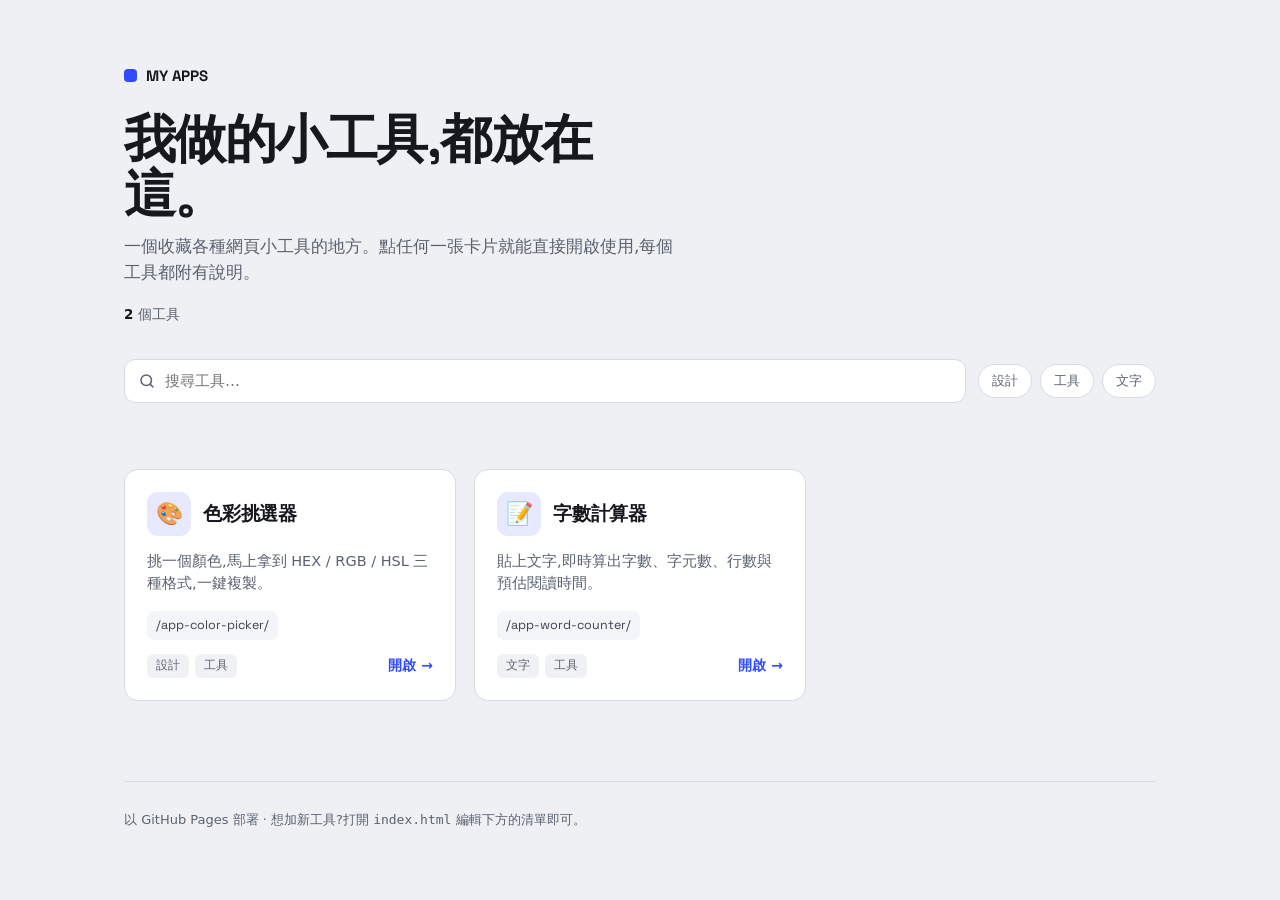
==== index.html @ 47a2b17e "Add files via upload" ====
<!DOCTYPE html>
<html lang="zh-Hant">
<head>
<meta charset="UTF-8">
<meta name="viewport" content="width=device-width, initial-scale=1.0">
<title>My Apps — 小工具集</title>
<link rel="preconnect" href="https://fonts.googleapis.com">
<link rel="preconnect" href="https://fonts.gstatic.com" crossorigin>
<link href="https://fonts.googleapis.com/css2?family=Space+Grotesk:wght@400;500;600;700&display=swap" rel="stylesheet">
<style>
  :root{
    --bg:#eef0f4;
    --panel:#ffffff;
    --ink:#16181d;
    --muted:#5a6270;
    --line:#d7dbe3;
    --accent:#2f4bff;
    --accent-soft:#e6e9ff;
    --code:#3a4150;
    --radius:14px;
  }
  *{box-sizing:border-box;margin:0;padding:0}
  body{
    background:var(--bg);
    color:var(--ink);
    font-family:"Inter",system-ui,-apple-system,"Segoe UI","Noto Sans TC",sans-serif;
    line-height:1.55;
    -webkit-font-smoothing:antialiased;
  }
  .wrap{max-width:1080px;margin:0 auto;padding:0 24px}

  /* ---- header ---- */
  header{padding:64px 0 32px}
  .mark{
    font-family:"Space Grotesk",sans-serif;
    font-weight:700;font-size:15px;letter-spacing:-.01em;
    display:inline-flex;align-items:center;gap:9px;color:var(--ink);
  }
  .mark .dot{width:13px;height:13px;border-radius:4px;background:var(--accent);display:inline-block}
  h1{
    font-family:"Space Grotesk",sans-serif;
    font-size:clamp(34px,6vw,52px);
    font-weight:600;letter-spacing:-.03em;line-height:1.05;
    margin:22px 0 12px;max-width:16ch;
  }
  .lede{font-size:17px;color:var(--muted);max-width:52ch}
  .meta{margin-top:18px;font-size:13.5px;color:var(--muted)}
  .meta b{color:var(--ink);font-weight:600}

  /* ---- controls ---- */
  .controls{display:flex;flex-wrap:wrap;gap:12px;align-items:center;margin:34px 0 8px}
  .search{position:relative;flex:1 1 260px;min-width:220px}
  .search input{
    width:100%;padding:12px 14px 12px 40px;font-size:15px;font-family:inherit;
    background:var(--panel);border:1px solid var(--line);border-radius:11px;color:var(--ink);
    transition:border-color .15s,box-shadow .15s;
  }
  .search input:focus{outline:none;border-color:var(--accent);box-shadow:0 0 0 3px var(--accent-soft)}
  .search svg{position:absolute;left:14px;top:50%;transform:translateY(-50%);color:var(--muted)}
  .tags{display:flex;flex-wrap:wrap;gap:8px}
  .tag{
    font-size:13px;padding:7px 13px;border-radius:999px;cursor:pointer;
    background:var(--panel);border:1px solid var(--line);color:var(--muted);
    font-family:inherit;transition:all .12s;
  }
  .tag:hover{border-color:var(--accent)}
  .tag.on{background:var(--ink);border-color:var(--ink);color:#fff}

  /* ---- grid ---- */
  .grid{
    display:grid;grid-template-columns:repeat(auto-fill,minmax(288px,1fr));
    gap:18px;padding:26px 0 80px;
  }
  .card{
    background:var(--panel);border:1px solid var(--line);border-radius:var(--radius);
    padding:22px;display:flex;flex-direction:column;
    text-decoration:none;color:inherit;
    transition:transform .14s ease,border-color .14s,box-shadow .14s;
  }
  .card:hover{transform:translateY(-3px);border-color:var(--accent);box-shadow:0 10px 30px -14px rgba(47,75,255,.35)}
  .card:focus-visible{outline:2px solid var(--accent);outline-offset:2px}
  .card .top{display:flex;align-items:center;gap:12px;margin-bottom:14px}
  .ico{
    width:44px;height:44px;border-radius:11px;flex-shrink:0;
    display:grid;place-items:center;font-size:22px;background:var(--accent-soft);
  }
  .card h2{font-family:"Space Grotesk",sans-serif;font-size:19px;font-weight:600;letter-spacing:-.01em}
  .card p{font-size:14.5px;color:var(--muted);flex:1;margin-bottom:16px}
  .card .path{
    font-family:"Space Grotesk",ui-monospace,monospace;
    font-size:12.5px;color:var(--code);margin-bottom:14px;
    background:#f4f5f8;padding:5px 9px;border-radius:7px;align-self:flex-start;
  }
  .card .foot{display:flex;align-items:center;justify-content:space-between;margin-top:auto}
  .chips{display:flex;flex-wrap:wrap;gap:6px}
  .chip{font-size:11.5px;color:var(--muted);background:#f0f1f5;padding:3px 9px;border-radius:6px}
  .go{font-size:14px;font-weight:600;color:var(--accent);display:inline-flex;align-items:center;gap:5px}
  .card:hover .go .arr{transform:translateX(3px)}
  .arr{display:inline-block;transition:transform .14s}

  .empty{grid-column:1/-1;text-align:center;padding:60px 20px;color:var(--muted)}

  footer{border-top:1px solid var(--line);padding:28px 0;font-size:13px;color:var(--muted)}
  footer a{color:var(--ink)}

  @media (max-width:560px){
    header{padding:44px 0 24px}
    .grid{grid-template-columns:1fr}
  }
  @media (prefers-reduced-motion:reduce){
    *{transition:none!important}
  }
</style>
</head>
<body>
<div class="wrap">
  <header>
    <span class="mark"><span class="dot"></span>MY&nbsp;APPS</span>
    <h1>我做的小工具,都放在這。</h1>
    <p class="lede">一個收藏各種網頁小工具的地方。點任何一張卡片就能直接開啟使用,每個工具都附有說明。</p>
    <p class="meta"><b id="count">0</b> 個工具</p>

    <div class="controls">
      <div class="search">
        <svg width="18" height="18" viewBox="0 0 24 24" fill="none" stroke="currentColor" stroke-width="2" stroke-linecap="round"><circle cx="11" cy="11" r="7"/><path d="m20 20-3.5-3.5"/></svg>
        <input id="q" type="search" placeholder="搜尋工具…" autocomplete="off">
      </div>
      <div class="tags" id="tagbar"></div>
    </div>
  </header>

  <main class="grid" id="grid"></main>

  <footer>
    以 GitHub Pages 部署 · 想加新工具?打開 <code>index.html</code> 編輯下方的清單即可。
  </footer>
</div>

<!-- ================================================================
     這裡是「唯一的資料來源」。要新增一個 app,只要:
       1. 建立一個資料夾(例如 app-my-tool/),裡面放 index.html
       2. 在下面的陣列複製一個 { } 區塊、改成你的資料
     欄位說明:
       slug  → 資料夾名稱(也是網址路徑),請和資料夾一致
       name  → 顯示名稱
       desc  → 一句話介紹
       icon  → 一個 emoji 當圖示
       tags  → 分類標籤(給搜尋和過濾用)
     ================================================================ -->
<script type="application/json" id="app-registry">
[
  {
    "slug": "app-color-picker",
    "name": "色彩挑選器",
    "desc": "挑一個顏色,馬上拿到 HEX / RGB / HSL 三種格式,一鍵複製。",
    "icon": "🎨",
    "tags": ["設計", "工具"]
  },
  {
    "slug": "app-word-counter",
    "name": "字數計算器",
    "desc": "貼上文字,即時算出字數、字元數、行數與預估閱讀時間。",
    "icon": "📝",
    "tags": ["文字", "工具"]
  }
]
</script>

<script>
  const APPS = JSON.parse(document.getElementById('app-registry').textContent);
  const grid = document.getElementById('grid');
  const tagbar = document.getElementById('tagbar');
  const qbox = document.getElementById('q');
  document.getElementById('count').textContent = APPS.length;

  let activeTag = null;
  const allTags = [...new Set(APPS.flatMap(a => a.tags || []))];

  function renderTags(){
    tagbar.innerHTML = '';
    allTags.forEach(t => {
      const b = document.createElement('button');
      b.className = 'tag' + (activeTag === t ? ' on' : '');
      b.textContent = t;
      b.onclick = () => { activeTag = (activeTag === t ? null : t); renderTags(); render(); };
      tagbar.appendChild(b);
    });
  }

  function render(){
    const q = qbox.value.trim().toLowerCase();
    const list = APPS.filter(a => {
      const matchTag = !activeTag || (a.tags || []).includes(activeTag);
      const hay = (a.name + ' ' + a.desc + ' ' + (a.tags||[]).join(' ')).toLowerCase();
      const matchQ = !q || hay.includes(q);
      return matchTag && matchQ;
    });

    grid.innerHTML = '';
    if(!list.length){
      grid.innerHTML = '<div class="empty">沒有符合的工具。試試別的關鍵字?</div>';
      return;
    }
    list.forEach(a => {
      const card = document.createElement('a');
      card.className = 'card';
      card.href = a.slug + '/';
      card.innerHTML = `
        <div class="top">
          <div class="ico">${a.icon || '📦'}</div>
          <h2>${a.name}</h2>
        </div>
        <p>${a.desc}</p>
        <span class="path">/${a.slug}/</span>
        <div class="foot">
          <div class="chips">${(a.tags||[]).map(t=>`<span class="chip">${t}</span>`).join('')}</div>
          <span class="go">開啟<span class="arr">→</span></span>
        </div>`;
      grid.appendChild(card);
    });
  }

  qbox.addEventListener('input', render);
  renderTags();
  render();
</script>
</body>
</html>
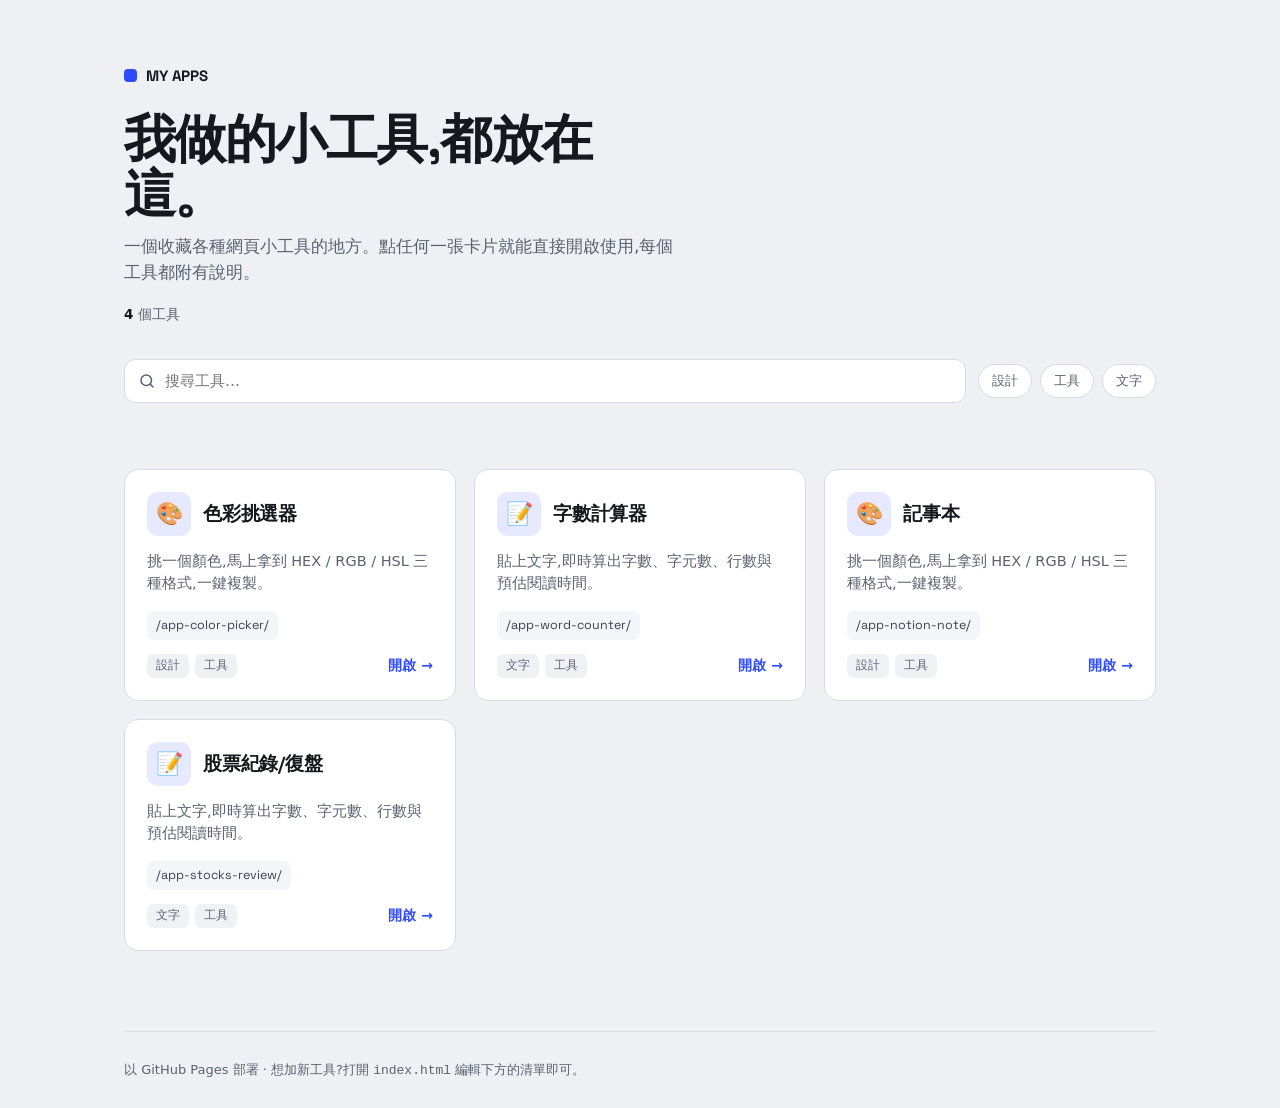
==== commit 672b2e91: "Update index.html" ====
--- a/index.html
+++ b/index.html
@@ -162,6 +162,20 @@
     "desc": "貼上文字,即時算出字數、字元數、行數與預估閱讀時間。",
     "icon": "📝",
     "tags": ["文字", "工具"]
+  },
+    {
+    "slug": "app-notion-note",
+    "name": "記事本",
+    "desc": "挑一個顏色,馬上拿到 HEX / RGB / HSL 三種格式,一鍵複製。",
+    "icon": "🎨",
+    "tags": ["設計", "工具"]
+  },
+  {
+    "slug": "app-stocks-review",
+    "name": "股票紀錄/復盤",
+    "desc": "貼上文字,即時算出字數、字元數、行數與預估閱讀時間。",
+    "icon": "📝",
+    "tags": ["文字", "工具"]
   }
 ]
 </script>
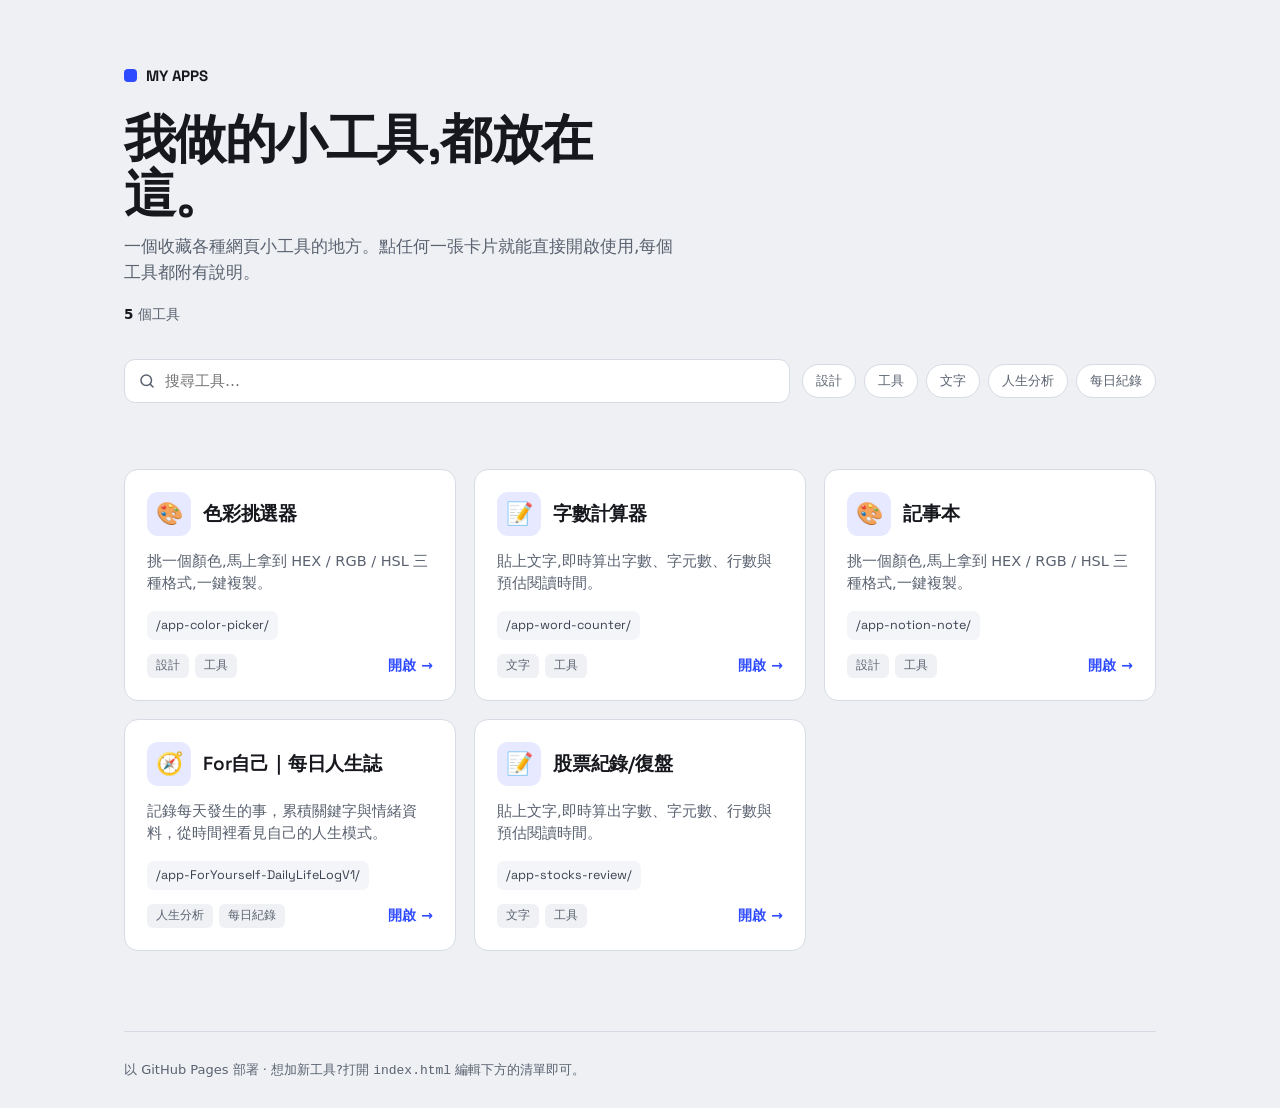
==== commit d3bc36f4: "Update index.html" ====
--- a/index.html
+++ b/index.html
@@ -170,7 +170,14 @@
     "icon": "🎨",
     "tags": ["設計", "工具"]
   },
-  {
+    {
+    "slug": "app-ForYourself-DailyLifeLogV1",
+    "name": "For自己｜每日人生誌",
+    "desc": "記錄每天發生的事，累積關鍵字與情緒資料，從時間裡看見自己的人生模式。",
+    "icon": "🧭",
+    "tags": ["人生分析", "每日紀錄"]
+  },
+    {
     "slug": "app-stocks-review",
     "name": "股票紀錄/復盤",
     "desc": "貼上文字,即時算出字數、字元數、行數與預估閱讀時間。",
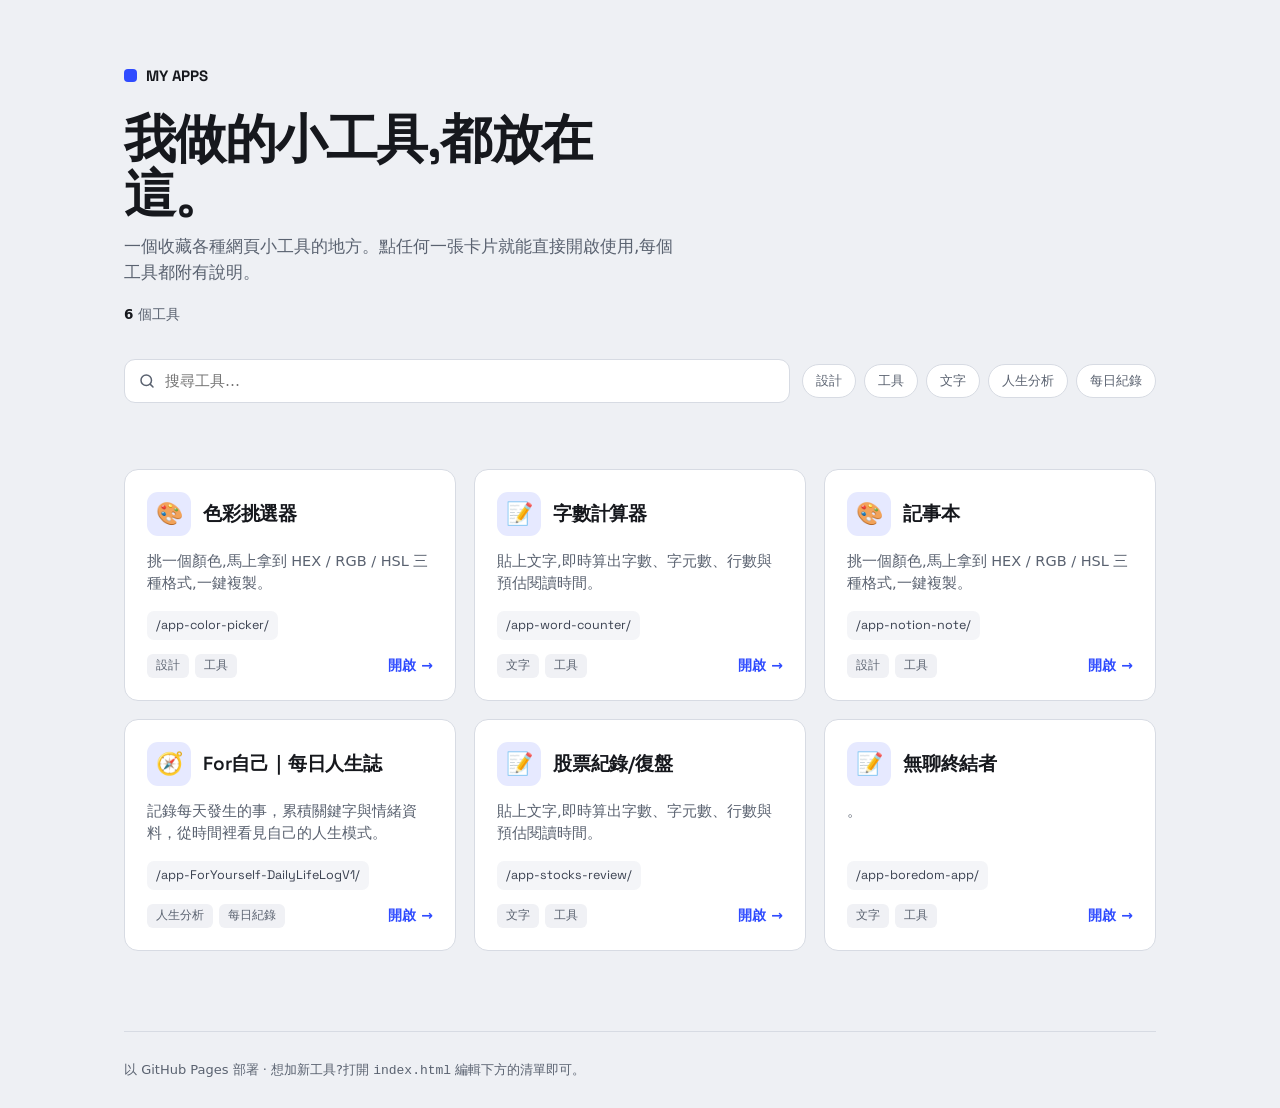
==== commit 0907a451: "Add new app '無聊終結者' to index.html" ====
--- a/index.html
+++ b/index.html
@@ -183,6 +183,13 @@
     "desc": "貼上文字,即時算出字數、字元數、行數與預估閱讀時間。",
     "icon": "📝",
     "tags": ["文字", "工具"]
+  },
+    {
+    "slug": "app-boredom-app",
+    "name": "無聊終結者",
+    "desc": "。",
+    "icon": "📝",
+    "tags": ["文字", "工具"] 
   }
 ]
 </script>
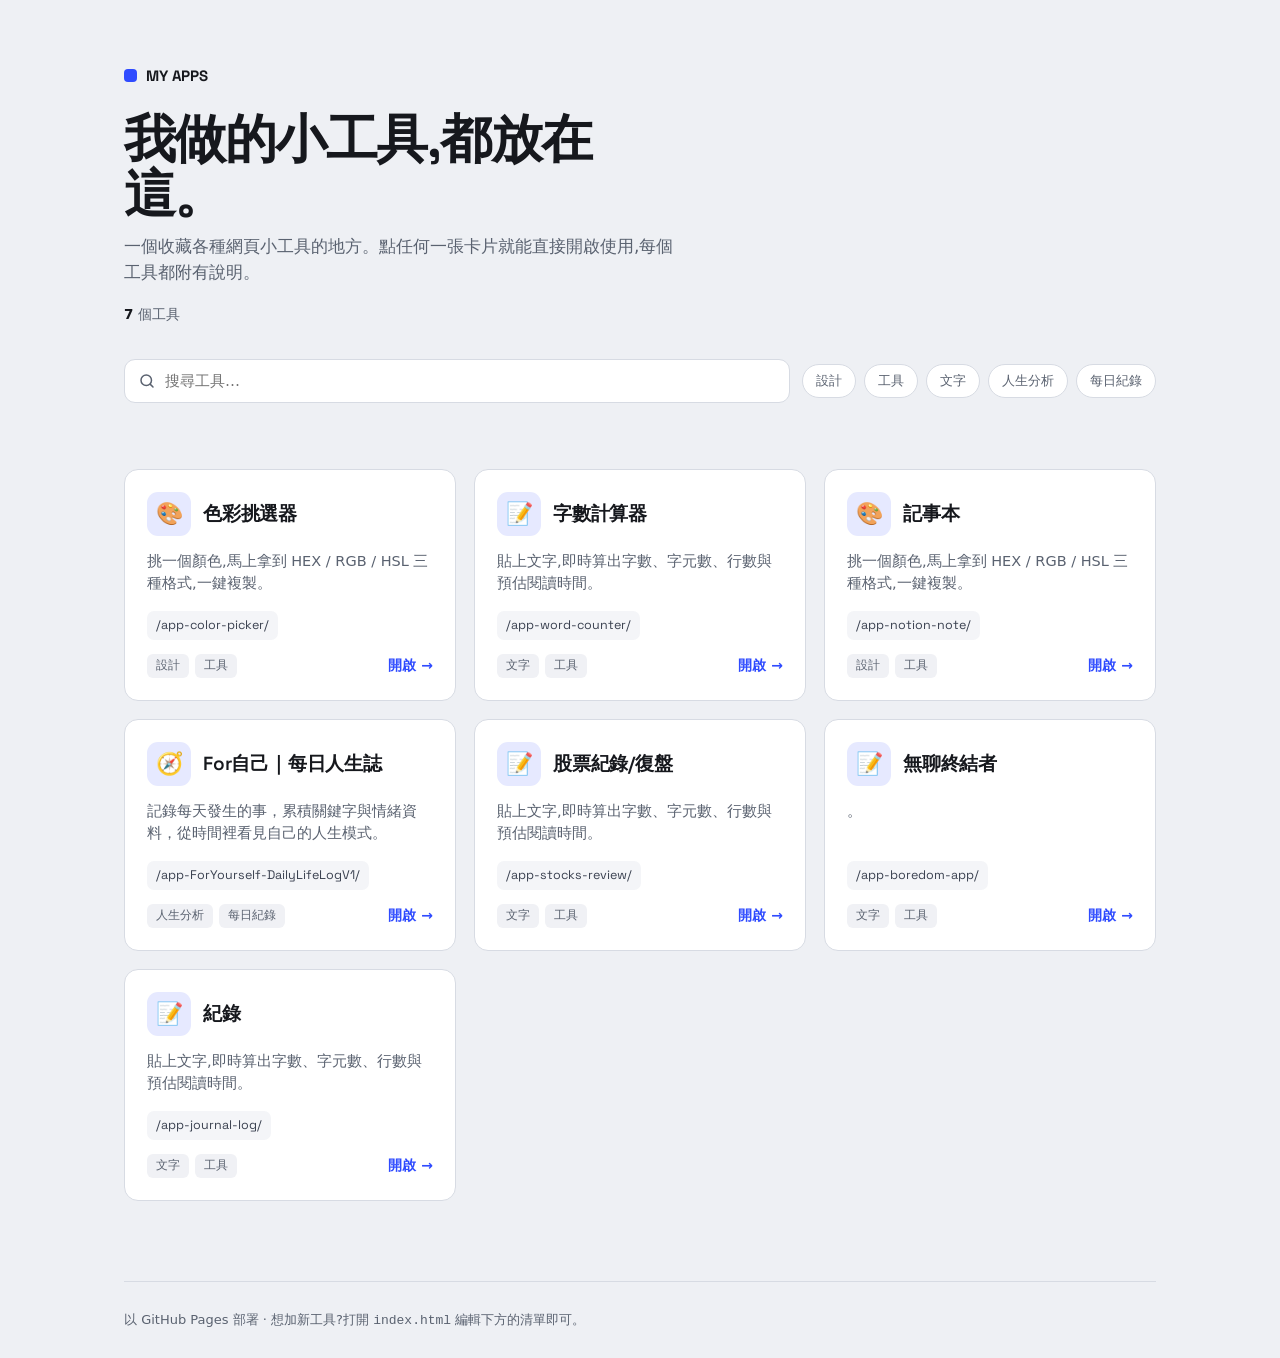
==== commit 83264a81: "Add new journal log app entry to index.html" ====
--- a/index.html
+++ b/index.html
@@ -190,6 +190,13 @@
     "desc": "。",
     "icon": "📝",
     "tags": ["文字", "工具"] 
+  },
+    {
+    "slug": "app-journal-log",
+    "name": "紀錄",
+    "desc": "貼上文字,即時算出字數、字元數、行數與預估閱讀時間。",
+    "icon": "📝",
+    "tags": ["文字", "工具"]
   }
 ]
 </script>
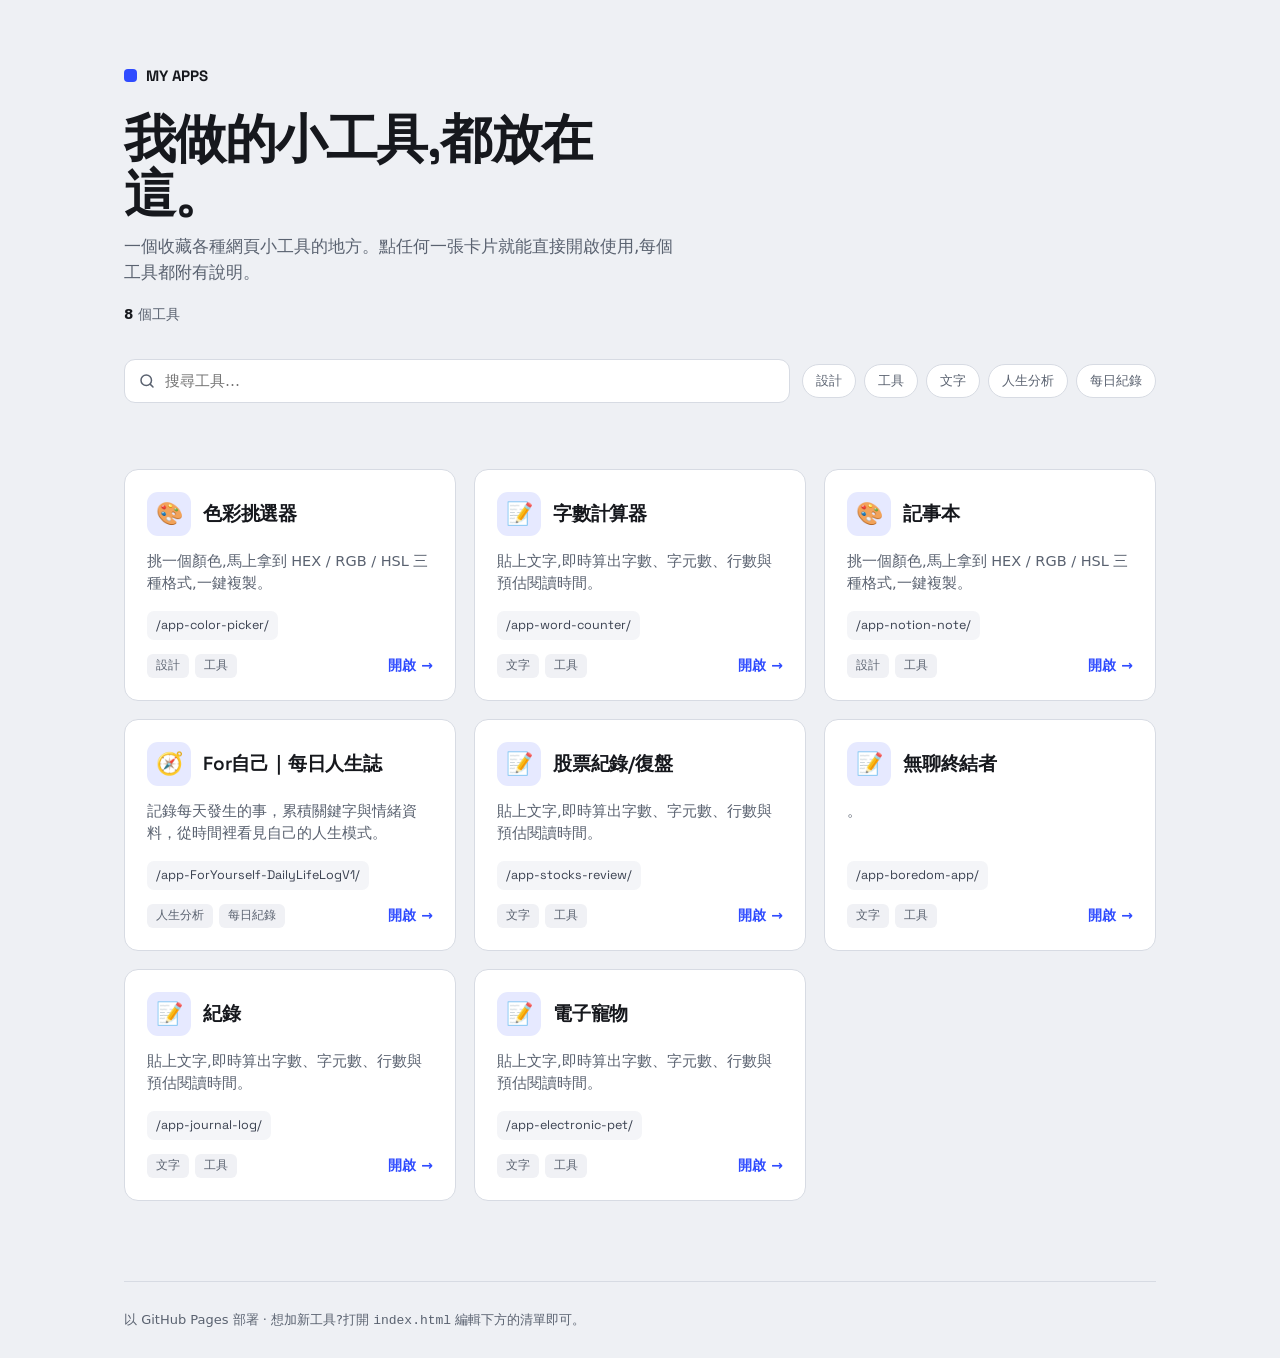
==== commit 7f523d7e: "Add electronic pet app entry to index.html" ====
--- a/index.html
+++ b/index.html
@@ -194,6 +194,13 @@
     {
     "slug": "app-journal-log",
     "name": "紀錄",
+    "desc": "貼上文字,即時算出字數、字元數、行數與預估閱讀時間。",
+    "icon": "📝",
+    "tags": ["文字", "工具"]
+  },
+    {
+    "slug": "app-electronic-pet",
+    "name": "電子寵物",
     "desc": "貼上文字,即時算出字數、字元數、行數與預估閱讀時間。",
     "icon": "📝",
     "tags": ["文字", "工具"]
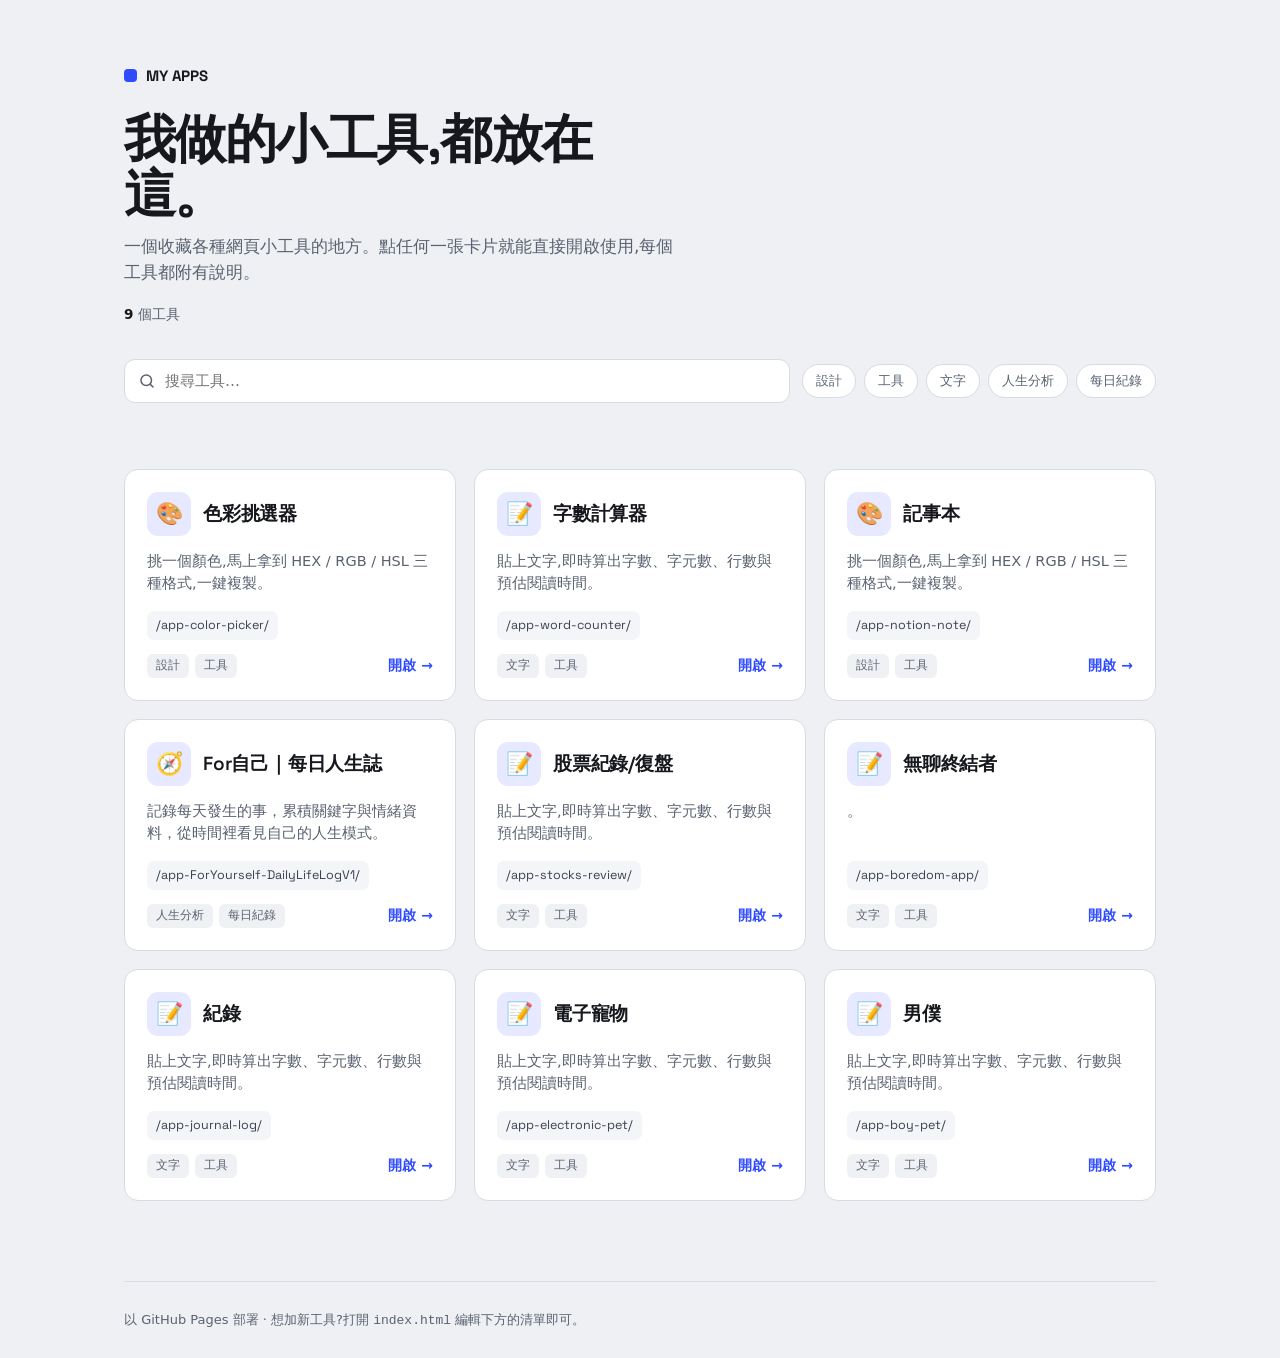
==== commit 1586f91e: "Add new entry for '男僕' to index.html" ====
--- a/index.html
+++ b/index.html
@@ -201,6 +201,13 @@
     {
     "slug": "app-electronic-pet",
     "name": "電子寵物",
+    "desc": "貼上文字,即時算出字數、字元數、行數與預估閱讀時間。",
+    "icon": "📝",
+    "tags": ["文字", "工具"]
+  },
+    {
+    "slug": "app-boy-pet",
+    "name": "男僕",
     "desc": "貼上文字,即時算出字數、字元數、行數與預估閱讀時間。",
     "icon": "📝",
     "tags": ["文字", "工具"]
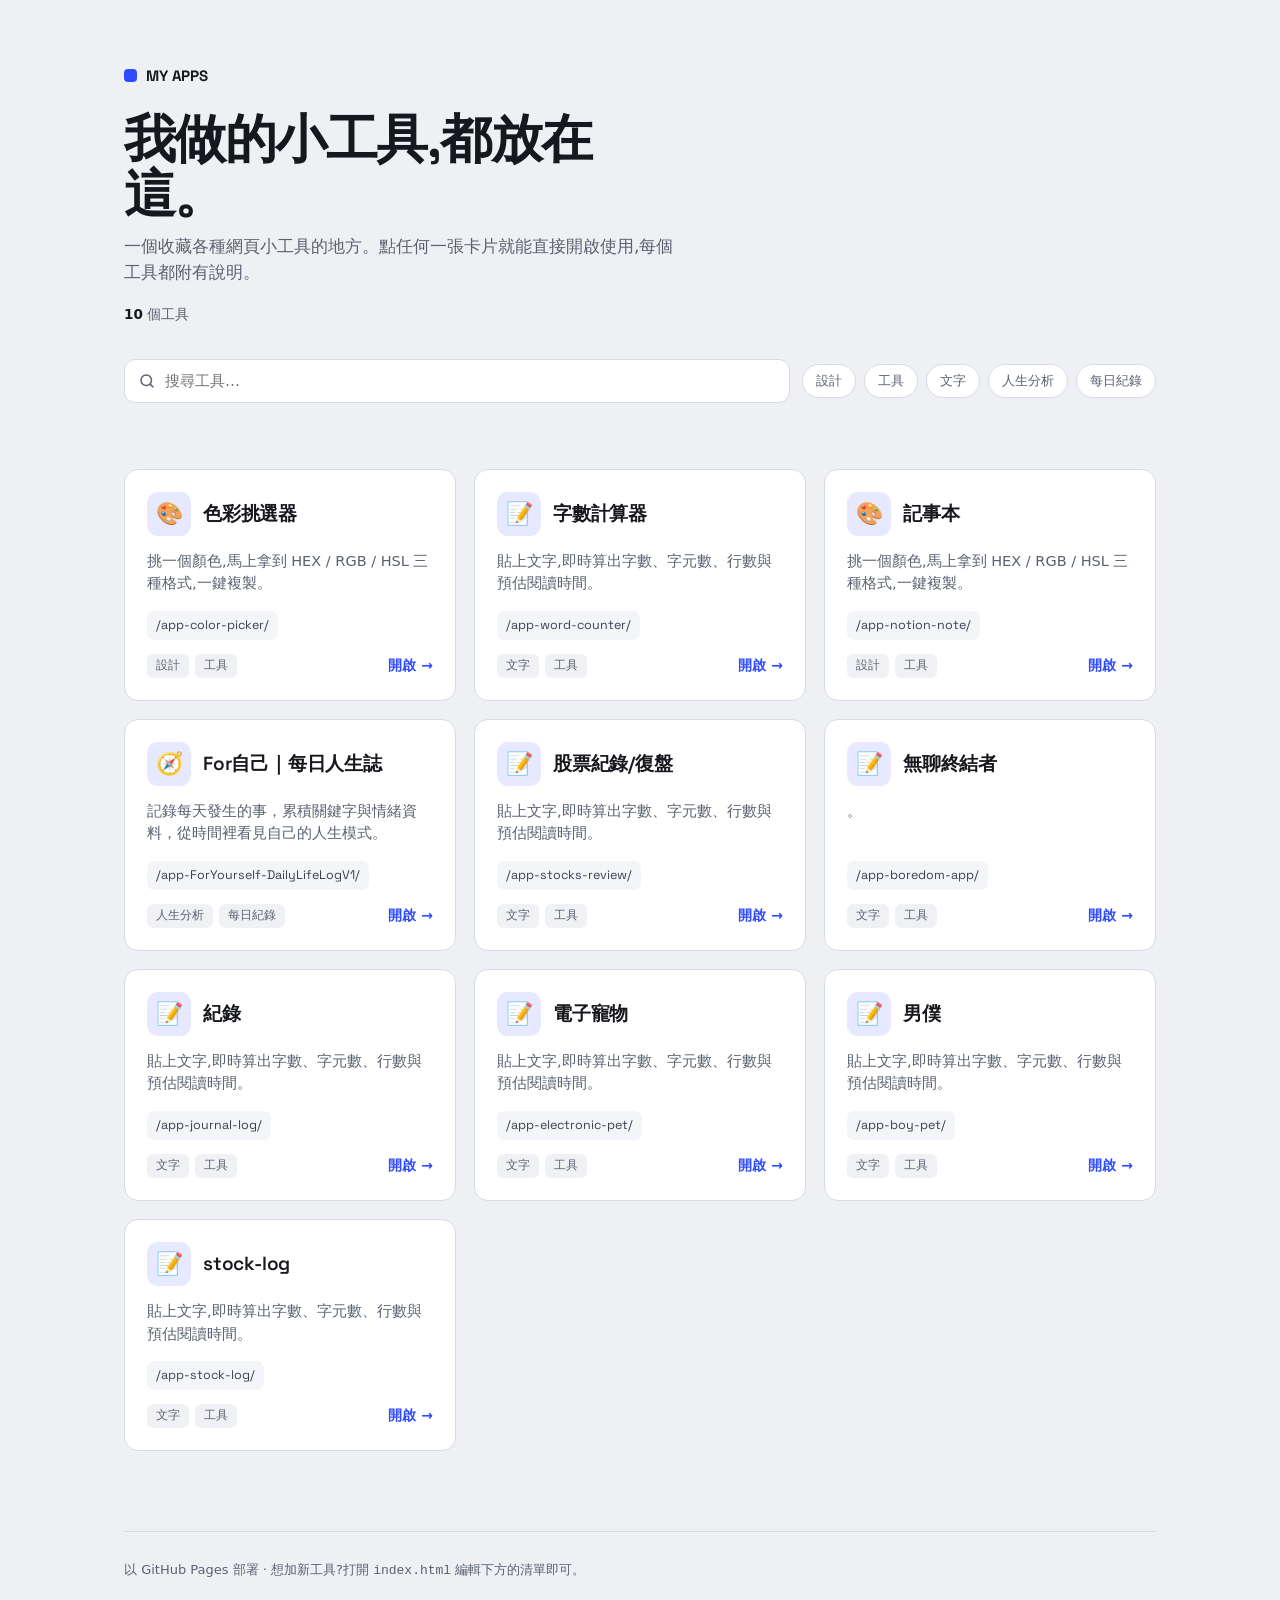
==== commit 901c1912: "Fix formatting issues in index.html" ====
--- a/index.html
+++ b/index.html
@@ -208,6 +208,13 @@
     {
     "slug": "app-boy-pet",
     "name": "男僕",
+    "desc": "貼上文字,即時算出字數、字元數、行數與預估閱讀時間。",
+    "icon": "📝",
+    "tags": ["文字", "工具"]
+  },
+    {
+    "slug": "app-stock-log",
+    "name": "stock-log",
     "desc": "貼上文字,即時算出字數、字元數、行數與預估閱讀時間。",
     "icon": "📝",
     "tags": ["文字", "工具"]
